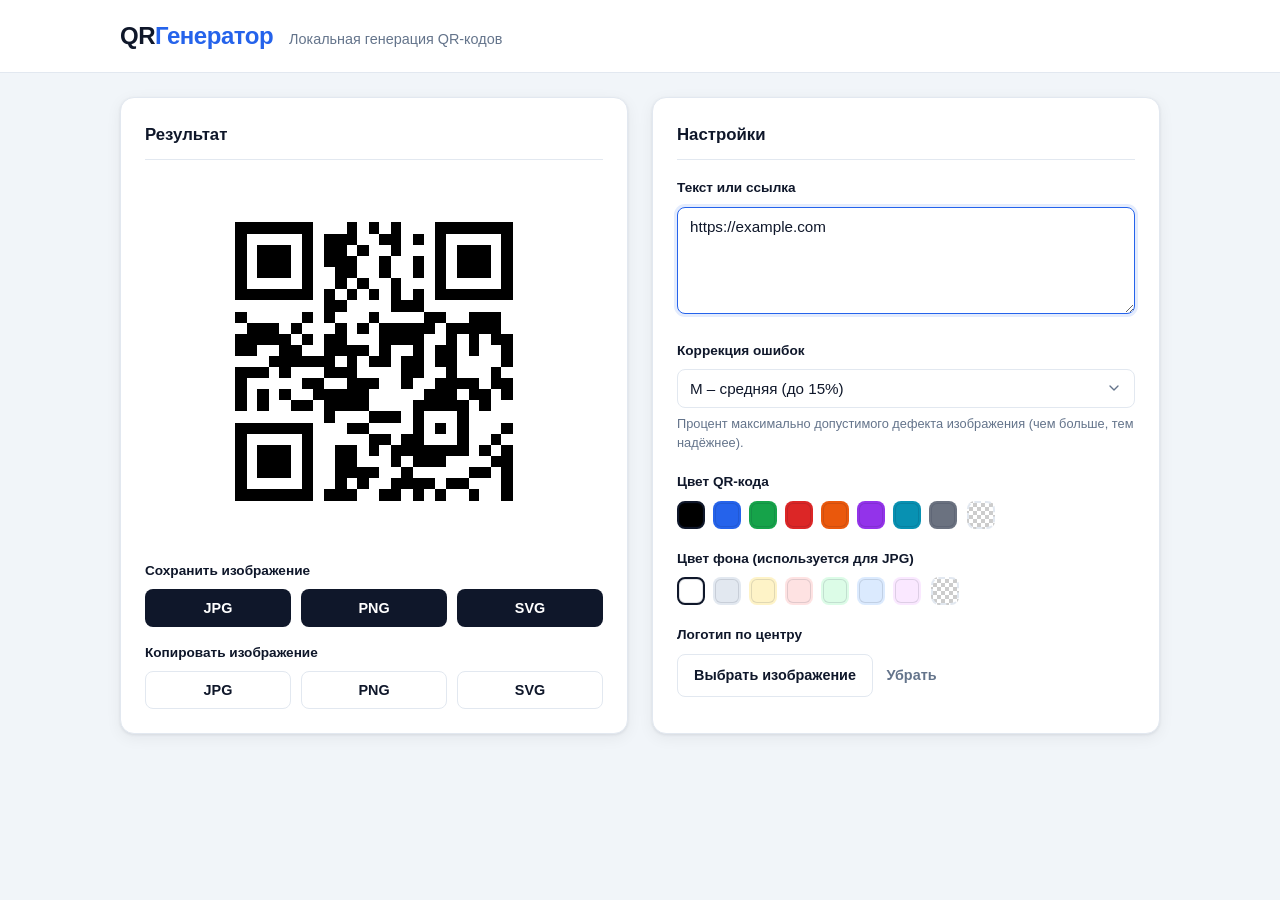
==== index.html @ 63e09463 "v1.0" ====
<!DOCTYPE html>
<html lang="ru">
<head>
  <meta charset="UTF-8" />
  <meta name="viewport" content="width=device-width, initial-scale=1.0" />
  <title>QR Генератор – локальное создание QR-кодов</title>
  <link rel="stylesheet" href="css/style.css" />
</head>
<body>
  <header class="header">
    <div class="container header-inner">
      <h1 class="logo">QR<span>Генератор</span></h1>
      <p class="tagline">Локальная генерация QR-кодов</p>
    </div>
  </header>

  <main class="container layout">
    
    <!-- Result -->
    <section class="card preview" aria-labelledby="preview-title">
      <h2 id="preview-title" class="card-title">Результат</h2>
      <div class="preview-stage checkerboard" id="preview-stage">
        <img id="preview-img" alt="Сгенерированный QR-код" draggable="false" hidden />
      </div>
      <span class="label">Сохранить изображение</span>
      <div class="downloads">
        <button type="button" id="download-jpg" class="btn btn-primary">JPG</button>
        <button type="button" id="download-png" class="btn btn-primary">PNG</button>
        <button type="button" id="download-svg" class="btn btn-primary">SVG</button>
      </div>
      <span class="label">Копировать изображение</span>
      <div class="downloads">
        <button type="button" id="copy-jpg" class="btn btn-outline">JPG</button>
        <button type="button" id="copy-png" class="btn btn-outline">PNG</button>
        <button type="button" id="copy-svg" class="btn btn-outline">SVG</button>
      </div>
    </section>
    
    <!-- Settings -->
    <section class="card controls" aria-labelledby="controls-title">
      <h2 id="controls-title" class="card-title">Настройки</h2>

      <div class="field">
        <label class="label" for="text-input">Текст или ссылка</label>
        <textarea id="text-input" class="input textarea" rows="5" placeholder="Например: https://example.com" autofocus>https://example.com</textarea>
      </div>

      <div class="field">
        <label class="label" for="ec-level">Коррекция ошибок</label>
        <div class="select-wrap">
          <select id="ec-level" class="input select">
            <option value="L">L – низкая (до 7%)</option>
            <option value="M" selected>M – средняя (до 15%)</option>
            <option value="Q">Q – высокая (до 25%)</option>
            <option value="H">H – максимальная (до 30%)</option>
          </select>
        </div>
        <p class="hint" id="ec-hint">Процент максимально допустимого дефекта изображения (чем больше, тем надёжнее).</p>
      </div>

      <div class="field">
        <legend class="label">Цвет QR-кода</legend>
        <div class="color-row">
          <div class="swatches" id="fg-swatches"></div>
          <label class="color-pick" title="Свой цвет – вся палитра">
            <input type="color" id="fg-color" value="#0f172a" />
          </label>
        </div>
      </div>

      <div class="field">
        <legend class="label">Цвет фона (используется для JPG)</legend>
        <div class="color-row">
          <div class="swatches" id="bg-swatches"></div>
          <label class="color-pick" title="Свой цвет – вся палитра">
            <input type="color" id="bg-color" value="#ffffff" />
          </label>
        </div>
      </div>

      <div class="field">
        <span class="label">Логотип по центру</span>
        <div class="file-row">
          <label class="btn btn-outline file-btn">
            <input type="file" id="logo-input" accept="image/*" hidden />
            <span id="logo-btn-text">Выбрать изображение</span>
          </label>
          <button type="button" id="logo-remove" class="btn btn-ghost" hidden>Убрать</button>
        </div>
      </div>
    </section>
  </main>

  <div class="toast" id="toast" role="status" aria-live="polite"></div>

  <script src="js/qrcode.min.js"></script>
  <script src="js/main.js"></script>
</body>
</html>
---- css/style.css ----
:root {
  --bg: #f1f5f9;
  --card: #ffffff;
  --text: #0f172a;
  --muted: #64748b;
  --border: #e2e8f0;
  --primary: #0f172a;
  --primary-hover: #1e293b;
  --accent: #2563eb;
  --radius: 14px;
  --shadow: 0 1px 3px rgba(15, 23, 42, 0.08), 0 4px 16px rgba(15, 23, 42, 0.06);
}

* {
  box-sizing: border-box;
  margin: 0;
  padding: 0;
}

html {
  font-size: 16px;
}

body {
  font-family: -apple-system, BlinkMacSystemFont, "Segoe UI", Roboto, "Helvetica Neue", Arial, sans-serif;
  background: var(--bg);
  color: var(--text);
  line-height: 1.5;
  min-height: 100vh;
  display: flex;
  flex-direction: column;
}

.container {
  width: 100%;
  max-width: 1080px;
  margin: 0 auto;
  padding: 0 20px;
}


.header {
  background: var(--card);
  border-bottom: 1px solid var(--border);
  padding: 18px 0;
}

.header-inner {
  display: flex;
  align-items: baseline;
  gap: 16px;
  flex-wrap: wrap;
}

.logo {
  font-size: 1.5rem;
  font-weight: 800;
  letter-spacing: -0.02em;
}

.logo span {
  color: var(--accent);
}

.tagline {
  color: var(--muted);
  font-size: 0.9rem;
}


.layout {
  display: grid;
  grid-template-columns: 1fr 1fr;
  gap: 24px;
  padding-top: 24px;
  padding-bottom: 40px;
  align-items: start;
}

@media (max-width: 860px) {
  .layout {
    grid-template-columns: 1fr;
  }
}


.card {
  background: var(--card);
  border: 1px solid var(--border);
  border-radius: var(--radius);
  box-shadow: var(--shadow);
  padding: 24px;
  height: 100%;
}

.card-title {
  font-size: 1.05rem;
  font-weight: 700;
  margin-bottom: 18px;
  padding-bottom: 12px;
  border-bottom: 1px solid var(--border);
}


.field {
  margin-bottom: 20px;
}

.field:last-child {
  margin-bottom: 0;
}

.label {
  display: block;
  font-size: 0.85rem;
  font-weight: 600;
  color: var(--text);
  margin-top: 16px;
  margin-bottom: 8px;
}

.input {
  width: 100%;
  padding: 10px 12px;
  font-size: 0.95rem;
  font-family: inherit;
  color: var(--text);
  background: #fff;
  border: 1px solid var(--border);
  border-radius: 8px;
  transition: border-color 0.15s, box-shadow 0.15s;
}

.input:focus {
  outline: none;
  border-color: var(--accent);
  box-shadow: 0 0 0 3px rgba(37, 99, 235, 0.12);
}

.textarea {
  resize: vertical;
  min-height: 96px;
}

.select-wrap {
  position: relative;
}

.select {
  appearance: none;
  -webkit-appearance: none;
  padding-right: 36px;
  cursor: pointer;
  background-image: url("data:image/svg+xml,%3Csvg xmlns='http://www.w3.org/2000/svg' width='16' height='16' viewBox='0 0 24 24' fill='none' stroke='%2364748b' stroke-width='2' stroke-linecap='round' stroke-linejoin='round'%3E%3Cpolyline points='6 9 12 15 18 9'/%3E%3C/svg%3E");
  background-repeat: no-repeat;
  background-position: right 12px center;
}

.hint {
  font-size: 0.8rem;
  color: var(--muted);
  margin-top: 6px;
}

.hint-muted {
  opacity: 0.85;
}

.pad-top {
  margin-top: 14px;
}


.color-row {
  display: flex;
  align-items: center;
  gap: 10px;
  flex-wrap: wrap;
}

.swatches {
  display: flex;
  gap: 8px;
  flex-wrap: wrap;
}

.swatch {
  width: 28px;
  height: 28px;
  border-radius: 8px;
  border: 2px solid transparent;
  cursor: pointer;
  padding: 0;
  transition: transform 0.12s, box-shadow 0.12s;
  box-shadow: inset 0 0 0 1px rgba(15, 23, 42, 0.12);
}

.swatch:hover {
  transform: scale(1.12);
}

.swatch.active {
  border-color: var(--text);
  box-shadow: inset 0 0 0 1px rgba(15, 23, 42, 0.12), 0 0 0 2px #fff;
}

.color-pick {
  position: relative;
  width: 28px;
  height: 28px;
  border-radius: 8px;
  border: 2px dashed var(--border);
  cursor: pointer;
  display: inline-flex;
  align-items: center;
  justify-content: center;
  transition: border-color 0.15s;
  background:
    linear-gradient(45deg, #ccc 25%, transparent 25%),
    linear-gradient(-45deg, #ccc 25%, transparent 25%),
    linear-gradient(45deg, transparent 75%, #ccc 75%),
    linear-gradient(-45deg, transparent 75%, #ccc 75%);
  background-size: 8px 8px;
  background-position: 0 0, 0 4px, 4px -4px, -4px 0;
  background-color: #fff;
}

.color-pick:hover {
  border-color: var(--accent);
}

.color-pick input[type="color"] {
  position: absolute;
  inset: 0;
  width: 100%;
  height: 100%;
  opacity: 0;
  cursor: pointer;
}


.btn {
  display: inline-flex;
  align-items: center;
  justify-content: center;
  gap: 8px;
  padding: 10px 16px;
  font-size: 0.9rem;
  font-weight: 600;
  font-family: inherit;
  border-radius: 8px;
  border: 1px solid transparent;
  cursor: pointer;
  transition: background 0.15s, border-color 0.15s, transform 0.1s;
  user-select: none;
}

.btn:active {
  transform: translateY(1px);
}

.btn:disabled {
  opacity: 0.5;
  cursor: not-allowed;
}

.btn-primary {
  background: var(--primary);
  color: #fff;
}

.btn-primary:hover:not(:disabled) {
  background: var(--primary-hover);
}

.btn-outline {
  background: #fff;
  color: var(--text);
  border-color: var(--border);
}

.btn-outline:hover:not(:disabled) {
  border-color: var(--accent);
  color: var(--accent);
}

.btn-ghost {
  background: transparent;
  color: var(--muted);
  border-color: transparent;
  padding: 10px 8px;
}

.btn-ghost:hover {
  color: #dc2626;
}

.file-btn {
  cursor: pointer;
}

.downloads {
  display: grid;
  grid-template-columns: 1fr 1fr 1fr;
  gap: 10px;
  margin-top: 0px;
}


.preview-stage {
  position: relative;
  display: flex;
  align-items: center;
  justify-content: center;
  min-height: 320px;
  border-radius: 10px;
  overflow: hidden;
}

.checkerboard {
  /*
    Transparency grid
    background-image:
    linear-gradient(45deg, #e2e8f0 25%, transparent 25%),
    linear-gradient(-45deg, #e2e8f0 25%, transparent 25%),
    linear-gradient(45deg, transparent 75%, #e2e8f0 75%),
    linear-gradient(-45deg, transparent 75%, #e2e8f0 75%); */
  background-size: 20px 20px;
  background-position: 0 0, 0 10px, 10px -10px, -10px 0;
  background-color: #ffffff;
}

#preview-img {
  max-width: 80%;
  width: auto;
  height: auto;
  image-rendering: pixelated;
  border-radius: 4px;
}

.placeholder {
  display: flex;
  flex-direction: column;
  align-items: center;
  gap: 12px;
  color: #94a3b8;
  text-align: center;
  font-size: 0.9rem;
}


.toast {
  position: fixed;
  bottom: 24px;
  left: 50%;
  transform: translateX(-50%) translateY(80px);
  background: var(--text);
  color: #fff;
  padding: 12px 20px;
  border-radius: 10px;
  font-size: 0.9rem;
  font-weight: 500;
  box-shadow: 0 8px 24px rgba(15, 23, 42, 0.25);
  opacity: 0;
  pointer-events: none;
  transition: transform 0.25s ease, opacity 0.25s ease;
  z-index: 100;
}

.toast.show {
  transform: translateX(-50%) translateY(0);
  opacity: 1;
}

.toast.error {
  background: #dc2626;
}


.footer {
  margin-top: auto;
  padding: 20px 0;
  text-align: center;
  color: var(--muted);
  font-size: 0.8rem;
  border-top: 1px solid var(--border);
  background: var(--card);
}
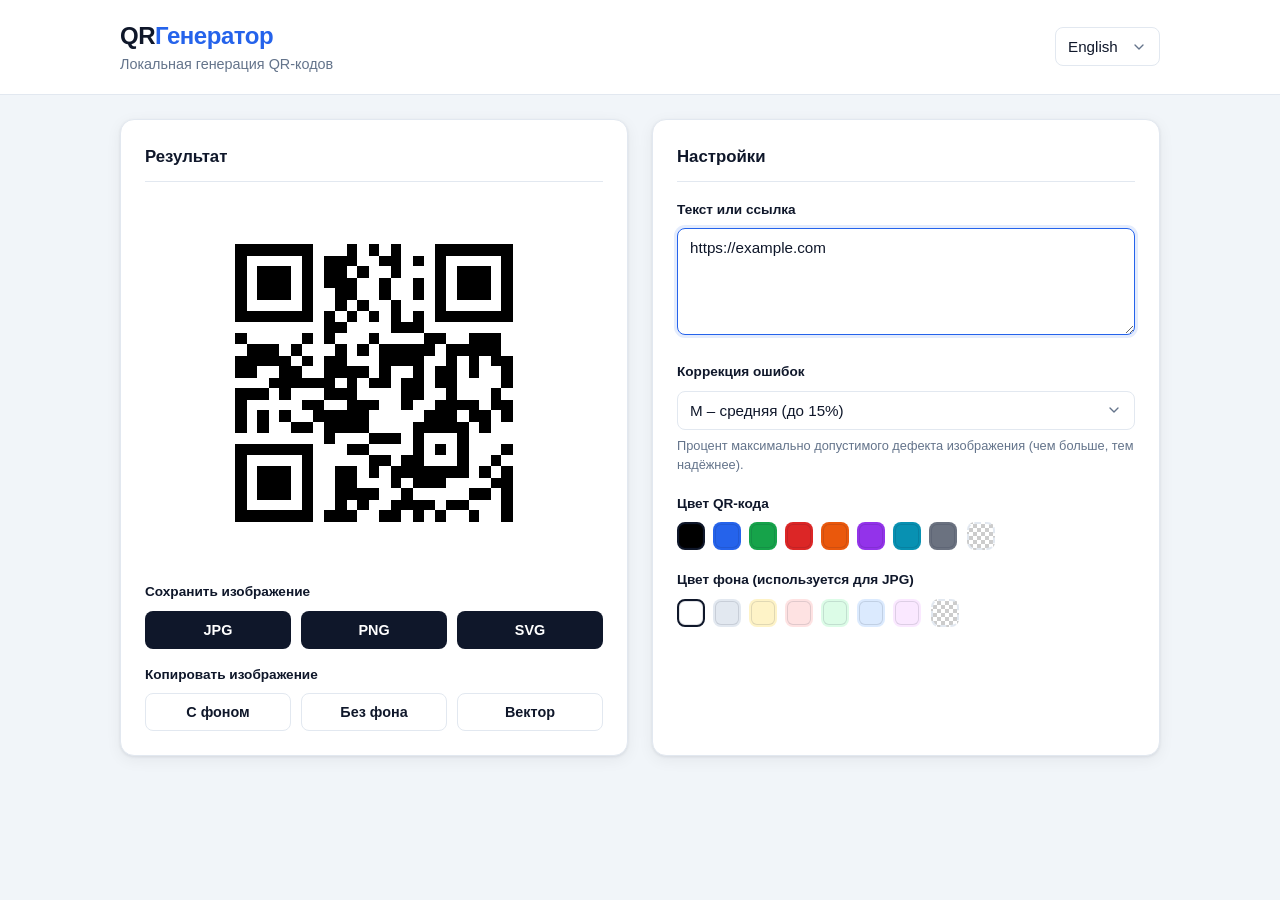
==== commit 85e6f980: "UI update" ====
--- a/index.html
+++ b/index.html
@@ -9,8 +9,20 @@
 <body>
   <header class="header">
     <div class="container header-inner">
-      <h1 class="logo">QR<span>Генератор</span></h1>
-      <p class="tagline">Локальная генерация QR-кодов</p>
+      <table class="header-table">
+        <tr>
+          <td>
+            <h1 class="logo">QR<span>Генератор</span></h1>
+            <p class="tagline">Локальная генерация QR-кодов</p>
+          </td>
+          <td id="lang-list">
+            <select name="lang" class="input select" style="width: auto;">
+              <option value="en">English</option>
+              <option value="ru">Russian</option>
+            </select>
+          </td>
+        </tr>
+      </table>
     </div>
   </header>
 
@@ -30,9 +42,9 @@
       </div>
       <span class="label">Копировать изображение</span>
       <div class="downloads">
-        <button type="button" id="copy-jpg" class="btn btn-outline">JPG</button>
-        <button type="button" id="copy-png" class="btn btn-outline">PNG</button>
-        <button type="button" id="copy-svg" class="btn btn-outline">SVG</button>
+        <button type="button" id="copy-jpg" class="btn btn-outline">С фоном</button>
+        <button type="button" id="copy-png" class="btn btn-outline">Без фона</button>
+        <button type="button" id="copy-svg" class="btn btn-outline">Вектор</button>
       </div>
     </section>
     
@@ -78,16 +90,6 @@
         </div>
       </div>
 
-      <div class="field">
-        <span class="label">Логотип по центру</span>
-        <div class="file-row">
-          <label class="btn btn-outline file-btn">
-            <input type="file" id="logo-input" accept="image/*" hidden />
-            <span id="logo-btn-text">Выбрать изображение</span>
-          </label>
-          <button type="button" id="logo-remove" class="btn btn-ghost" hidden>Убрать</button>
-        </div>
-      </div>
     </section>
   </main>
 
--- a/css/style.css
+++ b/css/style.css
@@ -46,11 +46,32 @@
   padding: 18px 0;
 }
 
+.header-table {
+  width: 100%;
+  border-collapse: collapse;
+}
+
+.header-title-cell {
+  width: 100%;
+  text-align: left;
+  vertical-align: middle;
+}
+
+.header-lang-cell {
+  width: auto;
+  white-space: nowrap;
+  text-align: right;
+  vertical-align: middle;
+  padding-left:  16px;
+}
+
+#lang-list {
+  text-align: right;
+}
+
 .header-inner {
   display: flex;
-  align-items: baseline;
-  gap: 16px;
-  flex-wrap: wrap;
+  align-items: stretch;
 }
 
 .logo {
@@ -283,21 +304,6 @@
 .btn-outline:hover:not(:disabled) {
   border-color: var(--accent);
   color: var(--accent);
-}
-
-.btn-ghost {
-  background: transparent;
-  color: var(--muted);
-  border-color: transparent;
-  padding: 10px 8px;
-}
-
-.btn-ghost:hover {
-  color: #dc2626;
-}
-
-.file-btn {
-  cursor: pointer;
 }
 
 .downloads {
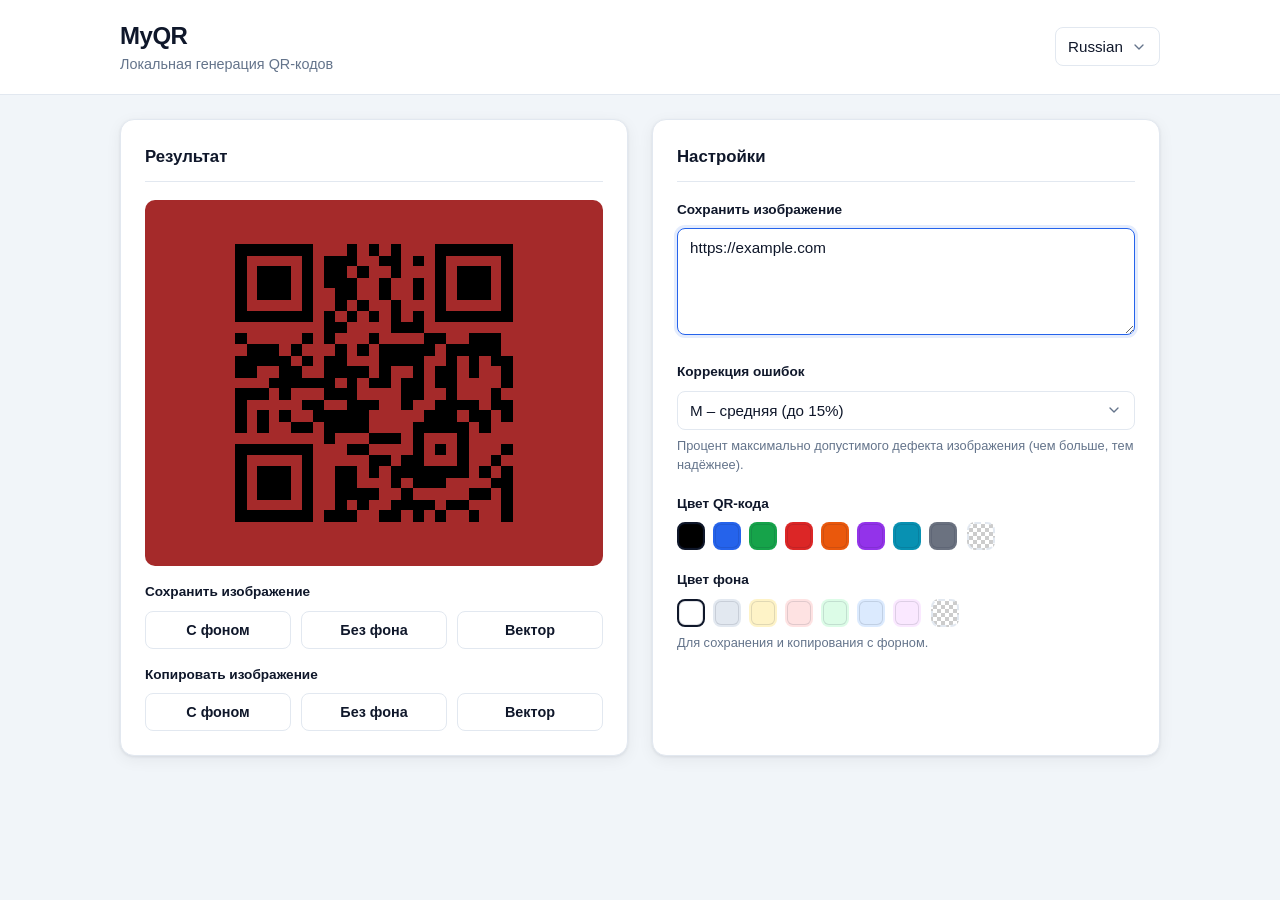
==== commit 685fcbc2: "Add translation" ====
--- a/index.html
+++ b/index.html
@@ -3,7 +3,7 @@
 <head>
   <meta charset="UTF-8" />
   <meta name="viewport" content="width=device-width, initial-scale=1.0" />
-  <title>QR Генератор – локальное создание QR-кодов</title>
+  <title data-i18n="tabName">MyQR - QR-code generator</title>
   <link rel="stylesheet" href="css/style.css" />
 </head>
 <body>
@@ -12,11 +12,11 @@
       <table class="header-table">
         <tr>
           <td>
-            <h1 class="logo">QR<span>Генератор</span></h1>
-            <p class="tagline">Локальная генерация QR-кодов</p>
+            <h1 class="logo" data-i18n="appHeader_name">MyQR</h1>
+            <p class="tagline" data-i18n="appHeader_description">Локальная генерация QR-кодов</p>
           </td>
           <td id="lang-list">
-            <select name="lang" class="input select" style="width: auto;">
+            <select id="lang_select" class="input select" style="width: auto;">
               <option value="en">English</option>
               <option value="ru">Russian</option>
             </select>
@@ -30,48 +30,59 @@
     
     <!-- Result -->
     <section class="card preview" aria-labelledby="preview-title">
-      <h2 id="preview-title" class="card-title">Результат</h2>
-      <div class="preview-stage checkerboard" id="preview-stage">
+      <h2 id="preview-title" class="card-title" data-i18n="result_header">Результат</h2>
+      <!-- !!! -->
+      <!-- 
+      
+      ДОБАВИТЬ АВТОМАТИЧЕСКУЮ СМЕНУ ЦВЕТА ЗАДНЕГО ФОНА 
+      Добавить ограничение ширины по квадрату
+      Добавить тонкую рамку
+      
+      --> 
+      <!-- !!! -->
+      <div class="preview-stage checkerboard" id="preview-stage" style="background-color: brown;">
+      <!-- !!! -->
+      <!-- !!! -->
         <img id="preview-img" alt="Сгенерированный QR-код" draggable="false" hidden />
       </div>
-      <span class="label">Сохранить изображение</span>
+      <span class="label" data-i18n="result_saveHead">Сохранить изображение</span>
       <div class="downloads">
-        <button type="button" id="download-jpg" class="btn btn-primary">JPG</button>
-        <button type="button" id="download-png" class="btn btn-primary">PNG</button>
-        <button type="button" id="download-svg" class="btn btn-primary">SVG</button>
+        <button type="button" id="download-jpg" class="btn btn-outline" data-i18n="result_copyJPG">JPG</button>
+        <button type="button" id="download-png" class="btn btn-outline" data-i18n="result_copyPNG">PNG</button>
+        <button type="button" id="download-svg" class="btn btn-outline" data-i18n="result_copySVG">SVG</button>
       </div>
-      <span class="label">Копировать изображение</span>
+      <span class="label" data-i18n="result_copyHead">Копировать изображение</span>
       <div class="downloads">
-        <button type="button" id="copy-jpg" class="btn btn-outline">С фоном</button>
-        <button type="button" id="copy-png" class="btn btn-outline">Без фона</button>
-        <button type="button" id="copy-svg" class="btn btn-outline">Вектор</button>
+        <button type="button" id="copy-jpg" class="btn btn-outline" data-i18n="result_copyJPG">С фоном</button>
+        <button type="button" id="copy-png" class="btn btn-outline" data-i18n="result_copyPNG">Без фона</button>
+        <button type="button" id="copy-svg" class="btn btn-outline" data-i18n="result_copySVG">Вектор</button>
       </div>
     </section>
     
     <!-- Settings -->
     <section class="card controls" aria-labelledby="controls-title">
-      <h2 id="controls-title" class="card-title">Настройки</h2>
+      <h2 id="controls-title" class="card-title" data-i18n="settings_header">Настройки</h2>
 
       <div class="field">
-        <label class="label" for="text-input">Текст или ссылка</label>
-        <textarea id="text-input" class="input textarea" rows="5" placeholder="Например: https://example.com" autofocus>https://example.com</textarea>
+        <label class="label" for="text-input" data-i18n="settings_inputHead">Текст или ссылка</label>
+        <textarea id="text-input" class="input textarea" rows="5" autofocus>https://example.com</textarea>
       </div>
 
       <div class="field">
-        <label class="label" for="ec-level">Коррекция ошибок</label>
+        <label class="label" for="ec-level" data-i18n="settings_correctingHead">Коррекция ошибок</label>
         <div class="select-wrap">
           <select id="ec-level" class="input select">
-            <option value="L">L – низкая (до 7%)</option>
-            <option value="M" selected>M – средняя (до 15%)</option>
-            <option value="Q">Q – высокая (до 25%)</option>
-            <option value="H">H – максимальная (до 30%)</option>
+            <option value="L" data-i18n="settings_correctingL">L – низкая (до 7%)</option>
+            <option value="M" data-i18n="settings_correctingM" selected>M – средняя (до 15%)</option>
+            <option value="Q" data-i18n="settings_correctingQ">Q – высокая (до 25%)</option>
+            <option value="H" data-i18n="settings_correctingH">H – максимальная (до 30%)</option>
           </select>
         </div>
-        <p class="hint" id="ec-hint">Процент максимально допустимого дефекта изображения (чем больше, тем надёжнее).</p>
+        <p class="hint" id="ec-hint" data-i18n="settings_correctingTip">Процент максимально допустимого дефекта изображения (чем больше, тем надёжнее).</p>
       </div>
 
       <div class="field">
-        <legend class="label">Цвет QR-кода</legend>
+        <legend class="label" data-i18n="settings_codeColorHead">Цвет QR-кода</legend>
         <div class="color-row">
           <div class="swatches" id="fg-swatches"></div>
           <label class="color-pick" title="Свой цвет – вся палитра">
@@ -81,13 +92,14 @@
       </div>
 
       <div class="field">
-        <legend class="label">Цвет фона (используется для JPG)</legend>
+        <legend class="label" data-i18n="settings_backgroundColorHead">Цвет фона</legend>
         <div class="color-row">
           <div class="swatches" id="bg-swatches"></div>
           <label class="color-pick" title="Свой цвет – вся палитра">
             <input type="color" id="bg-color" value="#ffffff" />
           </label>
         </div>
+        <p class="hint" id="ec-hint" data-i18n="settings_backgroundColorTip">Фон используется при сохранении и копировании с форном.</p>
       </div>
 
     </section>
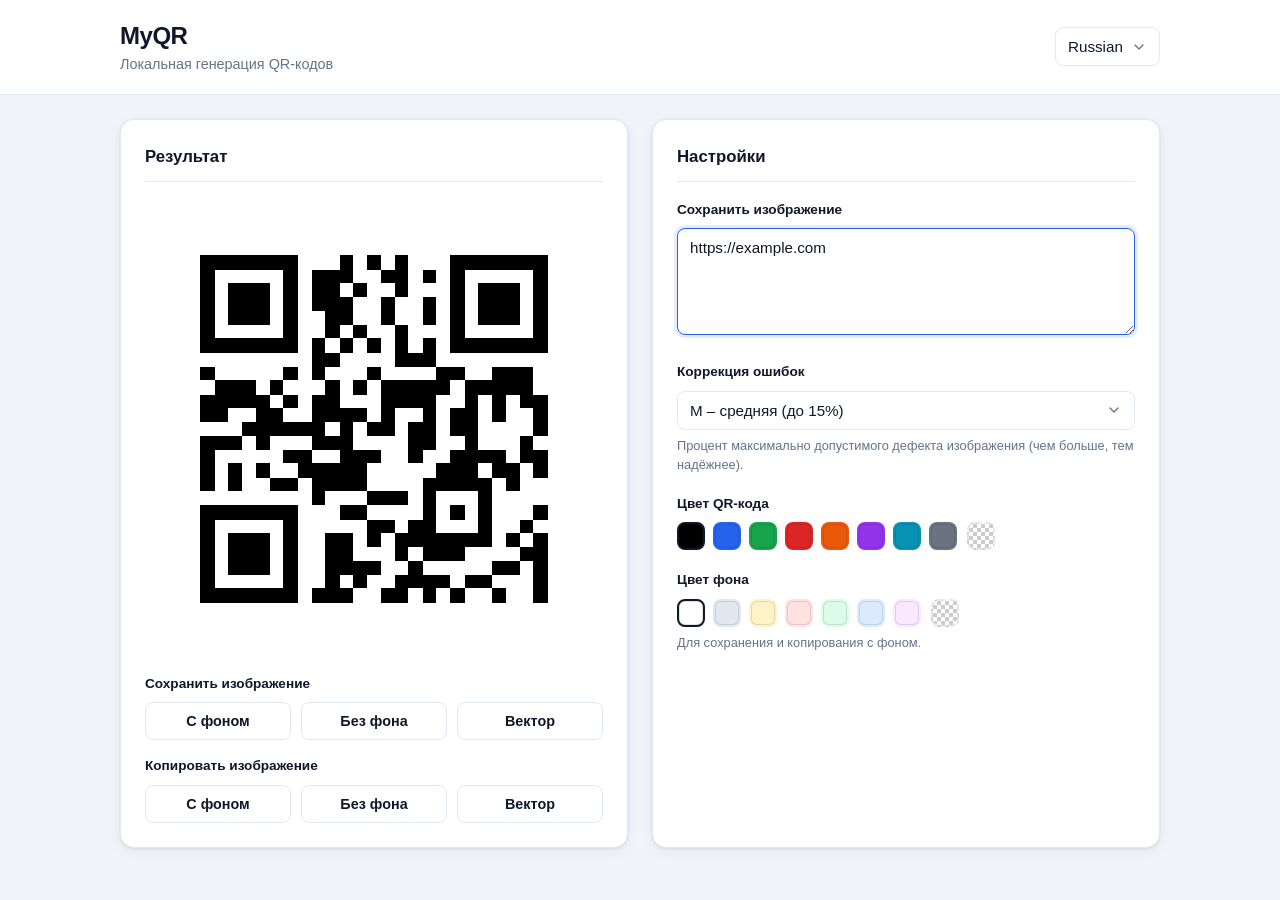
==== commit d086fabf: "Add QR background in preview" ====
--- a/index.html
+++ b/index.html
@@ -31,18 +31,7 @@
     <!-- Result -->
     <section class="card preview" aria-labelledby="preview-title">
       <h2 id="preview-title" class="card-title" data-i18n="result_header">Результат</h2>
-      <!-- !!! -->
-      <!-- 
-      
-      ДОБАВИТЬ АВТОМАТИЧЕСКУЮ СМЕНУ ЦВЕТА ЗАДНЕГО ФОНА 
-      Добавить ограничение ширины по квадрату
-      Добавить тонкую рамку
-      
-      --> 
-      <!-- !!! -->
-      <div class="preview-stage checkerboard" id="preview-stage" style="background-color: brown;">
-      <!-- !!! -->
-      <!-- !!! -->
+      <div class="preview-stage checkerboard" id="preview-stage">
         <img id="preview-img" alt="Сгенерированный QR-код" draggable="false" hidden />
       </div>
       <span class="label" data-i18n="result_saveHead">Сохранить изображение</span>
--- a/css/style.css
+++ b/css/style.css
@@ -338,7 +338,7 @@
 }
 
 #preview-img {
-  max-width: 80%;
+  max-width: 100%;
   width: auto;
   height: auto;
   image-rendering: pixelated;
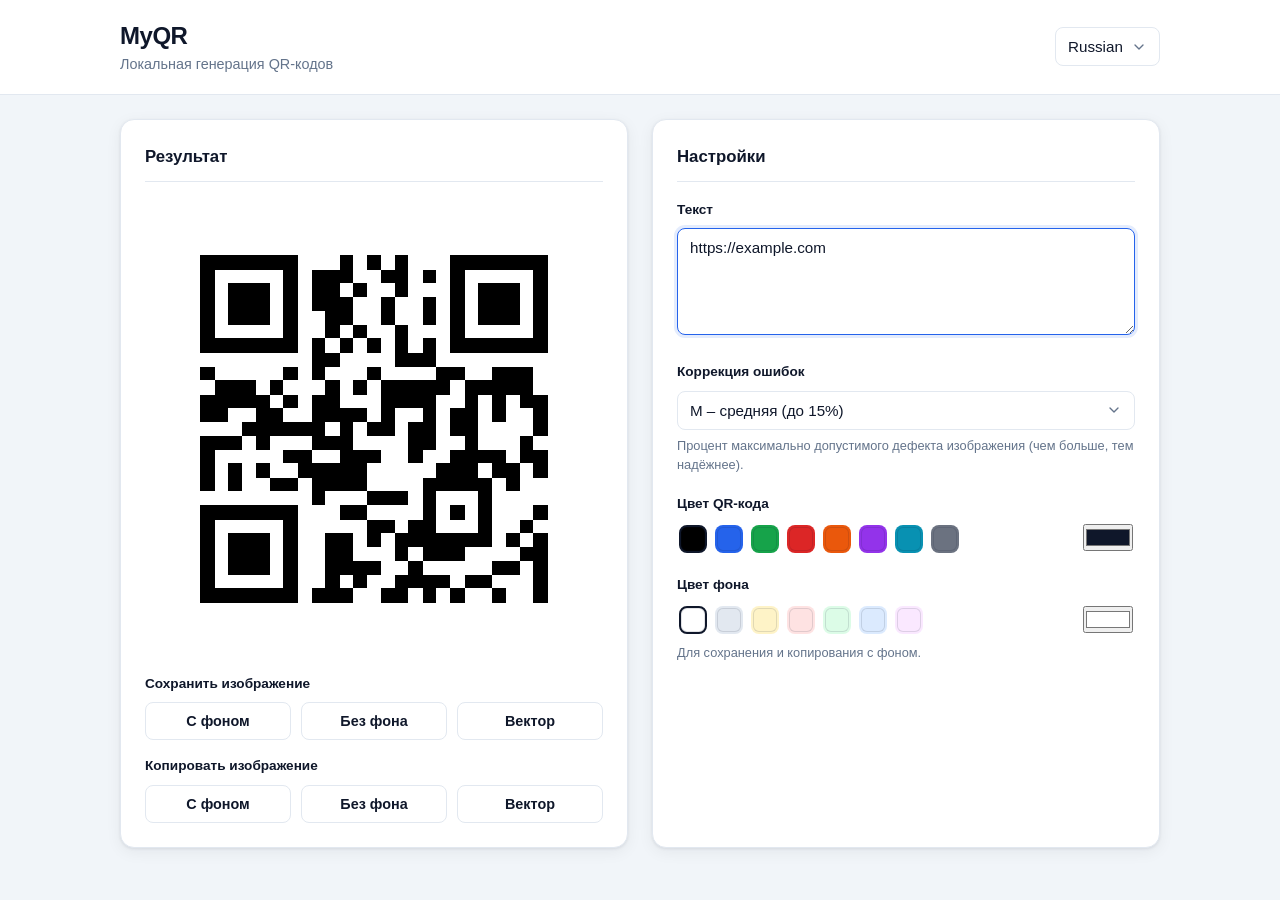
==== commit 8406d868: "Translate edit" ====
--- a/index.html
+++ b/index.html
@@ -13,7 +13,7 @@
         <tr>
           <td>
             <h1 class="logo" data-i18n="appHeader_name">MyQR</h1>
-            <p class="tagline" data-i18n="appHeader_description">Локальная генерация QR-кодов</p>
+            <p class="tagline" data-i18n="appHeader_description">Local QR Code Generation</p>
           </td>
           <td id="lang-list">
             <select id="lang_select" class="input select" style="width: auto;">
@@ -30,65 +30,73 @@
     
     <!-- Result -->
     <section class="card preview" aria-labelledby="preview-title">
-      <h2 id="preview-title" class="card-title" data-i18n="result_header">Результат</h2>
+      <h2 id="preview-title" class="card-title" data-i18n="result_header">Result</h2>
       <div class="preview-stage checkerboard" id="preview-stage">
         <img id="preview-img" alt="Сгенерированный QR-код" draggable="false" hidden />
       </div>
-      <span class="label" data-i18n="result_saveHead">Сохранить изображение</span>
+      <span class="label" data-i18n="result_saveHead">Save Image</span>
       <div class="downloads">
-        <button type="button" id="download-jpg" class="btn btn-outline" data-i18n="result_copyJPG">JPG</button>
-        <button type="button" id="download-png" class="btn btn-outline" data-i18n="result_copyPNG">PNG</button>
-        <button type="button" id="download-svg" class="btn btn-outline" data-i18n="result_copySVG">SVG</button>
+        <button type="button" id="download-jpg" class="btn btn-outline" data-i18n="result_copyJPG">Solid</button>
+        <button type="button" id="download-png" class="btn btn-outline" data-i18n="result_copyPNG">Transparent</button>
+        <button type="button" id="download-svg" class="btn btn-outline" data-i18n="result_copySVG">Vector</button>
       </div>
-      <span class="label" data-i18n="result_copyHead">Копировать изображение</span>
+      <span class="label" data-i18n="result_copyHead">Copy Image</span>
       <div class="downloads">
-        <button type="button" id="copy-jpg" class="btn btn-outline" data-i18n="result_copyJPG">С фоном</button>
-        <button type="button" id="copy-png" class="btn btn-outline" data-i18n="result_copyPNG">Без фона</button>
-        <button type="button" id="copy-svg" class="btn btn-outline" data-i18n="result_copySVG">Вектор</button>
+        <button type="button" id="copy-jpg" class="btn btn-outline" data-i18n="result_copyJPG">Solid</button>
+        <button type="button" id="copy-png" class="btn btn-outline" data-i18n="result_copyPNG">Transparent</button>
+        <button type="button" id="copy-svg" class="btn btn-outline" data-i18n="result_copySVG">Vector</button>
       </div>
     </section>
     
     <!-- Settings -->
     <section class="card controls" aria-labelledby="controls-title">
-      <h2 id="controls-title" class="card-title" data-i18n="settings_header">Настройки</h2>
+      <h2 id="controls-title" class="card-title" data-i18n="settings_header">Settings</h2>
 
       <div class="field">
-        <label class="label" for="text-input" data-i18n="settings_inputHead">Текст или ссылка</label>
+        <label class="label" for="text-input" data-i18n="settings_inputHead">Text</label>
         <textarea id="text-input" class="input textarea" rows="5" autofocus>https://example.com</textarea>
       </div>
 
       <div class="field">
-        <label class="label" for="ec-level" data-i18n="settings_correctingHead">Коррекция ошибок</label>
+        <label class="label" for="ec-level" data-i18n="settings_correctingHead">Error Correction</label>
         <div class="select-wrap">
           <select id="ec-level" class="input select">
-            <option value="L" data-i18n="settings_correctingL">L – низкая (до 7%)</option>
-            <option value="M" data-i18n="settings_correctingM" selected>M – средняя (до 15%)</option>
-            <option value="Q" data-i18n="settings_correctingQ">Q – высокая (до 25%)</option>
-            <option value="H" data-i18n="settings_correctingH">H – максимальная (до 30%)</option>
+            <option value="L" data-i18n="settings_correctingL">L – Low (up to 7%)</option>
+            <option value="M" data-i18n="settings_correctingM" selected>M – Medium (up to 15%)</option>
+            <option value="Q" data-i18n="settings_correctingQ">Q – High (up to 25%)</option>
+            <option value="H" data-i18n="settings_correctingH">H – Maximum (up to 30%)</option>
           </select>
         </div>
-        <p class="hint" id="ec-hint" data-i18n="settings_correctingTip">Процент максимально допустимого дефекта изображения (чем больше, тем надёжнее).</p>
+        <p class="hint" id="ec-hint" data-i18n="settings_correctingTip">The maximum allowable percentage of image defects (higher means more reliable).</p>
+      </div>
+      <div class="field">
+        <legend class="label" data-i18n="settings_codeColorHead">QR Code Color</legend>
+        <table style="width: 100%;">
+          <tr>
+            <td>
+              <div class="color-row">
+                <div class="swatches" id="fg-swatches"></div>
+              </div>
+            </td>
+            <td style="text-align: right;"><input type="color" id="fg-color" value="#0f172a"/></td>
+          </tr>
+        </table>
+
       </div>
 
       <div class="field">
-        <legend class="label" data-i18n="settings_codeColorHead">Цвет QR-кода</legend>
-        <div class="color-row">
-          <div class="swatches" id="fg-swatches"></div>
-          <label class="color-pick" title="Свой цвет – вся палитра">
-            <input type="color" id="fg-color" value="#0f172a" />
-          </label>
-        </div>
-      </div>
-
-      <div class="field">
-        <legend class="label" data-i18n="settings_backgroundColorHead">Цвет фона</legend>
-        <div class="color-row">
-          <div class="swatches" id="bg-swatches"></div>
-          <label class="color-pick" title="Свой цвет – вся палитра">
-            <input type="color" id="bg-color" value="#ffffff" />
-          </label>
-        </div>
-        <p class="hint" id="ec-hint" data-i18n="settings_backgroundColorTip">Фон используется при сохранении и копировании с форном.</p>
+        <legend class="label" data-i18n="settings_backgroundColorHead">Background Color</legend>
+        <table style="width: 100%;">
+          <tr>
+            <td>
+              <div class="color-row">
+                <div class="swatches" id="bg-swatches"></div>
+              </div>
+            </td>
+            <td style="text-align: right;"><input type="color" id="bg-color" value="#ffffff" /></td>
+          </tr>
+        </table>
+        <p class="hint" id="ec-hint" data-i18n="settings_backgroundColorTip">For saving and copying with background.</p>
       </div>
 
     </section>
--- a/css/style.css
+++ b/css/style.css
@@ -231,20 +231,18 @@
   width: 28px;
   height: 28px;
   border-radius: 8px;
-  border: 2px dashed var(--border);
+  border: 2px var(--border);
   cursor: pointer;
   display: inline-flex;
   align-items: center;
   justify-content: center;
   transition: border-color 0.15s;
-  background:
-    linear-gradient(45deg, #ccc 25%, transparent 25%),
-    linear-gradient(-45deg, #ccc 25%, transparent 25%),
-    linear-gradient(45deg, transparent 75%, #ccc 75%),
-    linear-gradient(-45deg, transparent 75%, #ccc 75%);
-  background-size: 8px 8px;
-  background-position: 0 0, 0 4px, 4px -4px, -4px 0;
-  background-color: #fff;
+  background: linear-gradient(
+    15deg,
+    #a79e9e 0%,
+    #d8ba9f 70%,
+    #fce683 100%
+  );
 }
 
 .color-pick:hover {
